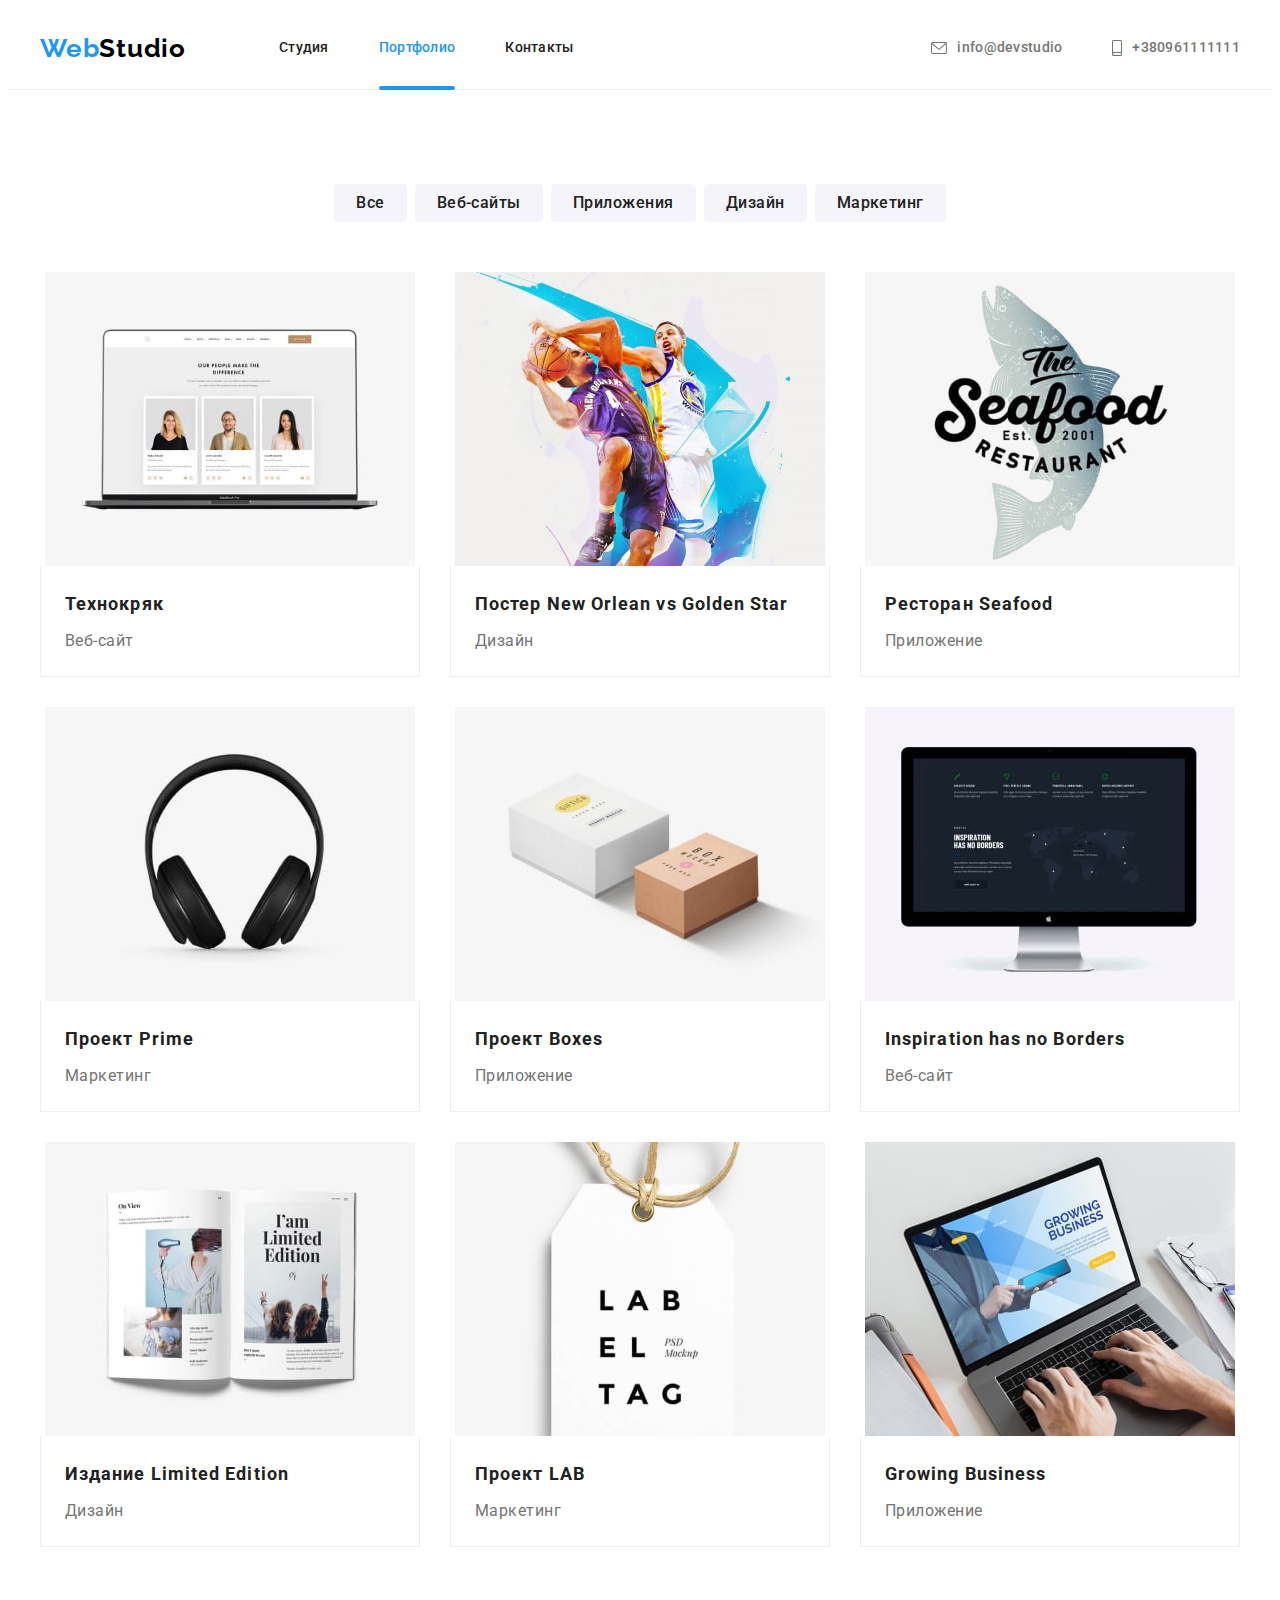
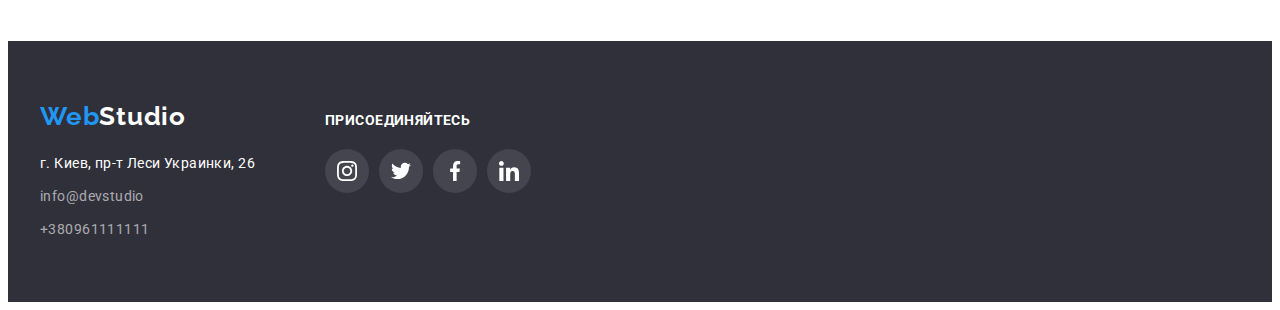
==== portfolio.html @ cbb88fa4 "add HW5" ====
<!DOCTYPE html>
<html lang="ru">
  <head>
    <meta charset="UTF-8" />
    <meta http-equiv="X-UA-Compatible" content="IE=edge" />
    <meta name="viewport" content="width=device-width, initial-scale=1.0" />
    <link rel="preconnect" href="https://fonts.googleapis.com" />
    <link rel="preconnect" href="https://fonts.gstatic.com" crossorigin />
    <link
      href="https://fonts.googleapis.com/css2?family=Raleway:wght@700&family=Roboto:wght@400;500;700;900&display=swap"
      rel="stylesheet"
    />
    <title>WebStudio</title>
    <link
      rel="stylesheet"
      href="https://cdnjs.cloudflare.com/ajax/libs/modern-normalize/1.1.0/modern-normalize.min.css"
      integrity="sha512-wpPYUAdjBVSE4KJnH1VR1HeZfpl1ub8YT/NKx4PuQ5NmX2tKuGu6U/JRp5y+Y8XG2tV+wKQpNHVUX03MfMFn9Q=="
      crossorigin="anonymous"
      referrerpolicy="no-referrer"
    />
    <link rel="stylesheet" href="./css/styles.css" />
  </head>
  <body>
    <!--header-->
    <header class="header">
      <div class="container">
        <a class="header-logo link logo" href="/" lang="en"
          ><span class="color-logo">Web</span>Studio</a
        >
        <nav class="header-nav">
          <ul class="header-list list">
            <li class="header-item">
              <a href="./index.html" class="header-link link">Студия</a>
            </li>
            <li class="header-item">
              <a href="" class="header-link link current">Портфолио</a>
            </li>
            <li class="header-item">
              <a href="" class="header-link link">Контакты</a>
            </li>
          </ul>
        </nav>
        <ul class="header-contacts list">
          <li class="header-contacts-item">
            <a
              href="mailto:info@devstudio"
              class="header-contacts-link header-link link"
            >
              <svg class="header-icons" width="16" height="12">
                <use href="./images/icons.svg#icon-tel"></use>
              </svg>
              info@devstudio</a
            >
          </li>
          <li class="header-contacts-item">
            <a
              href="tel:+380961111111"
              class="header-contacts-link header-link link"
            >
              <svg class="header-icons" width="10" height="16">
                <use href="./images/icons.svg#icon-smartphone"></use>
              </svg>
              +380961111111</a
            >
          </li>
        </ul>
      </div>
    </header>
    <main>
      <!-- --------------------------------------Portfolio -->
      <section class="portfolio">
        <h1 class="visually-hidden">Портфолио</h1>
        <!----------------------------------------- filter -->

        <div class="container">
          <h2 class="visually-hidden">Фильтры</h2>
          <ul class="filter-list list">
            <li class="filter-item">
              <button type="button" class="filter-btn">Все</button>
            </li>
            <li class="filter-item">
              <button type="button" class="filter-btn">Веб-сайты</button>
            </li>
            <li class="filter-item">
              <button type="button" class="filter-btn">Приложения</button>
            </li>
            <li class="filter-item">
              <button type="button" class="filter-btn">Дизайн</button>
            </li>
            <li class="filter-item">
              <button type="button" class="filter-btn">Маркетинг</button>
            </li>
          </ul>

          <!--------------------------------------- projects -->

          <h2 class="visually-hidden">Наши проекты</h2>
          <ul class="projects-list list">
            <li class="projects-item">
              <a class="projects-link link" href="">
                <div class="projects-image">
                  <img
                    src="./images/img-min.jpg"
                    width="370"
                    alt="Ноутбук с сайтом технокряк на экране"
                  />
                  <p class="projects-top-text">
                    Ресурс предлагает комплексные предложения с разным уровнем
                    функционала и сервисов. Все это позволит посетителю получить
                    исчерпывающие сведения о компании или частном лице.
                  </p>
                </div>
                <div class="projects-title-text">
                  <h3 class="projects-title">Технокряк</h3>
                  <p class="projects-text">Веб-сайт</p>
                </div></a
              >
            </li>
            <li class="projects-item">
              <a class="projects-link link" href="">
                <div class="projects-image">
                  <img
                    src="./images/img(1)-min.jpg"
                    width="370"
                    alt="два парня играют в баскетбол"
                  />
                  <p class="projects-top-text">
                    Ресурс предлагает комплексные предложения с разным уровнем
                    функционала и сервисов. Все это позволит посетителю получить
                    исчерпывающие сведения о компании или частном лице.
                  </p>
                </div>
                <div class="projects-title-text">
                  <h3 class="projects-title">
                    Постер <span lang="en"> New Orlean vs Golden Star</span>
                  </h3>
                  <p class="projects-text">Дизайн</p>
                </div>
              </a>
            </li>
            <li class="projects-item">
              <a class="projects-link link" href="">
                <div class="projects-image">
                  <img
                    src="./images/img(2)-min.jpg"
                    width="370"
                    alt="логотип ресторана"
                  />
                  <p class="projects-top-text">
                    Ресурс предлагает комплексные предложения с разным уровнем
                    функционала и сервисов. Все это позволит посетителю получить
                    исчерпывающие сведения о компании или частном лице.
                  </p>
                </div>
                <div class="projects-title-text">
                  <h3 class="projects-title">
                    Ресторан <span lang="en">Seafood</span>
                  </h3>
                  <p class="projects-text">Приложение</p>
                </div>
              </a>
            </li>
            <li class="projects-item">
              <a class="projects-link link" href="">
                <div class="projects-image">
                  <img
                    src="./images/img(3)-min.jpg"
                    width="370"
                    alt="Наушники"
                  />
                  <p class="projects-top-text">
                    Ресурс предлагает комплексные предложения с разным уровнем
                    функционала и сервисов. Все это позволит посетителю получить
                    исчерпывающие сведения о компании или частном лице.
                  </p>
                </div>
                <div class="projects-title-text">
                  <h3 class="projects-title">
                    Проект <span lang="en">Prime</span>
                  </h3>
                  <p class="projects-text">Маркетинг</p>
                </div>
              </a>
            </li>
            <li class="projects-item">
              <a class="projects-link link" href="">
                <div class="projects-image">
                  <img
                    src="./images/img(4)-min.jpg"
                    width="370"
                    alt="две коробки. одна белая, другая деревянная"
                  />
                  <p class="projects-top-text">
                    Ресурс предлагает комплексные предложения с разным уровнем
                    функционала и сервисов. Все это позволит посетителю получить
                    исчерпывающие сведения о компании или частном лице.
                  </p>
                </div>
                <div class="projects-title-text">
                  <h3 class="projects-title">
                    Проект <span lang="en">Boxes</span>
                  </h3>
                  <p class="projects-text">Приложение</p>
                </div>
              </a>
            </li>
            <li class="projects-item">
              <a class="projects-link link" href="">
                <div class="projects-image">
                  <img
                    src="./images/img(5)-min.jpg"
                    width="370"
                    alt="Монитор с главной страницей веб-сайта"
                  />
                  <p class="projects-top-text">
                    Ресурс предлагает комплексные предложения с разным уровнем
                    функционала и сервисов. Все это позволит посетителю получить
                    исчерпывающие сведения о компании или частном лице.
                  </p>
                </div>
                <div class="projects-title-text">
                  <h3 class="projects-title">
                    <span lang="en">Inspiration has no Borders</span>
                  </h3>
                  <p class="projects-text">Веб-сайт</p>
                </div>
              </a>
            </li>
            <li class="projects-item">
              <a class="projects-link link" href="">
                <div class="projects-image">
                  <img
                    src="./images/img(6)-min.jpg"
                    width="370"
                    alt="Открытый журнал"
                  />
                  <p class="projects-top-text">
                    Ресурс предлагает комплексные предложения с разным уровнем
                    функционала и сервисов. Все это позволит посетителю получить
                    исчерпывающие сведения о компании или частном лице.
                  </p>
                </div>
                <div class="projects-title-text">
                  <h3 class="projects-title">
                    Издание <span lang="en">Limited Edition</span>
                  </h3>
                  <p class="projects-text">Дизайн</p>
                </div>
              </a>
            </li>
            <li class="projects-item">
              <a class="projects-link link" href="">
                <div class="projects-image">
                  <img
                    src="./images/img(7)-min.jpg"
                    width="370"
                    alt="Логотип на ярлыке"
                  />
                  <p class="projects-top-text">
                    Ресурс предлагает комплексные предложения с разным уровнем
                    функционала и сервисов. Все это позволит посетителю получить
                    исчерпывающие сведения о компании или частном лице.
                  </p>
                </div>
                <div class="projects-title-text">
                  <h3 class="projects-title">
                    Проект <span lang="en">LAB</span>
                  </h3>
                  <p class="projects-text">Маркетинг</p>
                </div>
              </a>
            </li>
            <li class="projects-item">
              <a class="projects-link link" href="">
                <div class="projects-image">
                  <img
                    src="./images/img(8)-min.jpg"
                    width="370"
                    alt="две руки на клавиатуре ноутбука"
                  />
                  <p class="projects-top-text">
                    Ресурс предлагает комплексные предложения с разным уровнем
                    функционала и сервисов. Все это позволит посетителю получить
                    исчерпывающие сведения о компании или частном лице.
                  </p>
                </div>
                <div class="projects-title-text">
                  <h3 class="projects-title">
                    <span lang="en">Growing Business</span>
                  </h3>
                  <p class="projects-text">Приложение</p>
                </div>
              </a>
            </li>
          </ul>
        </div>
      </section>
    </main>

    <!--footer-->
    <footer class="footer">
      <div class="container">
        <div class="footer-contacts">
          <a class="footer-logo link logo" href="/" lang="en"
            ><span class="color-logo">Web</span>Studio</a
          >
          <address class="footer-address text">
            <p class="footer-address-text">г. Киев, пр-т Леси Украинки, 26</p>
            <ul class="footer-address-list list">
              <li class="footer-address-item">
                <a
                  href="mailto:info@devstudio"
                  class="footer-address-email link"
                  >info@devstudio</a
                >
              </li>
              <li class="footer-address-item">
                <a href="tel:+380961111111" class="footer-address-tel link"
                  >+380961111111</a
                >
              </li>
            </ul>
          </address>
        </div>
        <div class="footer-icons">
          <h2 class="footer-text">Присоединяйтесь</h2>
          <ul class="footer-social-list list">
            <li class="footer-social-item">
              <a href="" class="footer-social-link link">
                <svg class="footer-social-icon" width="20" height="20">
                  <use href="./images/icons.svg#icon-instagram"></use>
                </svg>
              </a>
            </li>
            <li class="footer-social-item">
              <a href="" class="footer-social-link link">
                <svg class="footer-social-icon" width="20" height="20">
                  <use href="./images/icons.svg#icon-twitter"></use>
                </svg>
              </a>
            </li>
            <li class="footer-social-item">
              <a href="" class="footer-social-link link">
                <svg class="footer-social-icon" width="20" height="20">
                  <use href="./images/icons.svg#icon-facebook"></use>
                </svg>
              </a>
            </li>
            <li class="footer-social-item">
              <a href="" class="footer-social-link link">
                <svg class="footer-social-icon" width="20" height="20">
                  <use href="./images/icons.svg#icon-linkedin"></use>
                </svg>
              </a>
            </li>
          </ul>
        </div>
      </div>
    </footer>
  </body>
</html>
---- css/styles.css ----
:root {
  --main-text-color: #212121;
  --second-text-color: #757575;
  --third-text-color: #ffffff;
  --accent-text-color: #2196f3;
  --main-background-color: #ffffff;
}

p,
h1,
h2,
h3,
h4,
h5,
h6 {
  margin: 0;
}

ul,
ol {
  margin: 0;
  padding-left: 0;
}

button {
  cursor: pointer;
}

img {
  display: block;
  margin: 0 auto;
}

body {
  font-family: "Roboto", sans-serif;
  background-color: var(--main-background-color);
  color: var(--main-text-color);
}

.container {
  width: 1200px;
  margin: 0 auto;
  padding-left: 15px;
  padding-right: 15px;
  /* outline: 1px solid red; */
}

.list {
  list-style: none;
}

.link {
  text-decoration: none;
}

.logo {
  font-family: "Raleway";
  font-weight: 700;
  font-size: 26px;
  line-height: 1.19;
  letter-spacing: 0.03em;
}

.text {
  font-size: 14px;
  line-height: 1.71;
  letter-spacing: 0.03em;
}

.title {
  font-weight: 700;
  font-size: 36px;
  line-height: 1.17;
  text-align: center;
  letter-spacing: 0.03em;
}

/* --------------------HEADER----------------- */
.header {
  /* background-color: yellowgreen; */
  padding-top: 25px;
  padding-bottom: 25px;
  border-bottom: 1px solid #ececec;
}

.header-logo {
  color: #000000;
  margin-right: 93px;
}

.header .container {
  display: flex;
  align-items: center;
}

.header-list {
  display: flex;
  align-items: center;
}

.header-item:not(:last-child) {
  margin-right: 50px;
}

.color-logo {
  color: #2196f3;
}

.header-list .link.current {
  color: var(--accent-text-color);
}

.header-link {
  display: flex;
  align-items: center;
  font-weight: 500;
  font-size: 14px;
  line-height: 1.14;
  letter-spacing: 0.02em;
  color: var(--main-text-color);
  transition: color 250ms cubic-bezier(0.4, 0, 0.2, 1);
  position: relative;
}

.header-contacts {
  display: flex;
  margin-left: auto;
}

.header-contacts-item:not(:last-child) {
  margin-right: 50px;
}

.header-contacts-link {
  color: var(--second-text-color);
  transition: color 250ms cubic-bezier(0.4, 0, 0.2, 1);
}

.header-icons {
  fill: currentColor;
  margin-right: 10px;
}

.header-link:hover,
.header-link:focus {
  color: var(--accent-text-color);
}
.header-contacts-link:hover,
.header-contacts-link:focus {
  fill: var(--accent-text-color);
}

.header-link.current::after {
  content: "";
  position: absolute;
  width: 100%;
  height: 4px;
  background: var(--accent-text-color);
  border-radius: 2px;
  left: 0;
  bottom: -34px;
}

/* --------------------HERO----------------- */
.hero {
  background-color: #2f303a;
  background-image: linear-gradient(
      rgba(47, 48, 58, 0.4),
      rgba(47, 48, 58, 0.4)
    ),
    url(../images/Img.jpg);
  background-repeat: no-repeat;
  background-position: center;
  border-style: cover;
  max-width: 1600px;
  margin: 0 auto;
  padding-top: 200px;
  padding-bottom: 200px;
}

.hero-title {
  font-weight: 900;
  font-size: 44px;
  line-height: 1.36;
  text-align: center;
  letter-spacing: 0.06em;
  text-transform: uppercase;
  width: 696px;
  color: var(--third-text-color);
  margin-left: auto;
  margin-right: auto;
  margin-bottom: 30px;
  /* padding: 200px 250px 30px 250px; */
}

.hero-btn {
  display: block;
  font-family: inherit;
  font-weight: 700;
  font-size: 16px;
  line-height: 1.88;
  letter-spacing: 0.06em;
  color: var(--third-text-color);
  background-color: #2196f3;
  border: none;
  padding: 10px 32px;
  margin: 0 auto;
  border-radius: 4px;
}

.hero-btn:hover,
.hero-btn:focus {
  background-color: #188ce8;
}

/* --------------------PROPERTIES----------------- */

.properties {
  /* background-color: yellow; */
  padding-top: 95px;
  padding-bottom: 45px;
}

.properties-list {
  display: flex;
}

.properties-item {
  max-width: 270px;
}

.properties-item:not(:last-child) {
  margin-right: 30px;
}

.properties-item::before {
  display: block;
  content: "";
  height: 120px;
  background: #f5f4fa;
  background-repeat: no-repeat;
  background-position: center;
  border-radius: 4px;
  margin-bottom: 30px;
}

.properties-item:nth-child(1)::before {
  background-image: url(../images/antenna1.svg);
}

.properties-item:nth-child(2)::before {
  background-image: url(../images/clock2.svg);
}

.properties-item:nth-child(3)::before {
  background-image: url(../images/diagram3.svg);
}

.properties-item:nth-child(4)::before {
  background-image: url(../images/astronaut4.svg);
}

.visually-hidden {
  position: absolute;
  white-space: nowrap;
  width: 1px;
  height: 1px;
  overflow: hidden;
  border: 0;
  padding: 0;
  clip: rect(0 0 0 0);
  clip-path: inset(50%);
  margin: -1px;
}

.properties-title {
  font-weight: 700;
  font-size: 14px;
  line-height: 1.14;
  letter-spacing: 0.03em;
  text-transform: uppercase;
  margin-bottom: 10px;
}

.properties-text {
  color: var(--second-text-color);
}

/* --------------------WORK----------------- */
.work {
  /* background-color: blue; */
  padding-top: 45px;
  padding-bottom: 94px;
}

.work-list {
  display: flex;
  flex-wrap: wrap;
  margin: -15px;
}

.work-item {
  flex-basis: calc(100% / 3 - 30px);
  margin: 15px;
}

.work-top {
  position: relative;
}

.work-top-text {
  position: absolute;
  bottom: 0;
  width: 100%;
  font-weight: 700;
  font-size: 14px;
  line-height: 1.33;
  text-align: center;
  letter-spacing: 0.03em;
  text-transform: uppercase;
  color: var(--third-text-color);
  background: rgba(47, 48, 58, 0.8);
  padding-top: 27px;
  padding-bottom: 27px;
}

.work-title {
  margin-bottom: 50px;
}

/* --------------------OUR TEAM----------------- */
.team {
  background-color: #f5f4fa;
  max-width: 1600px;
  margin: 0 auto;
  padding-top: 94px;
  padding-bottom: 94px;
}

.our-team-title {
  margin-bottom: 50px;
}

.team-item {
  background-color: #ffffff;
}

.team-title-text {
  text-align: center;
  padding-top: 30px;
  padding-bottom: 30px;
}

.team-title {
  font-weight: 500;
  font-size: 16px;
  line-height: 1.19;
  text-align: center;
  letter-spacing: 0.03em;
  margin-bottom: 10px;
}

.team-list {
  display: flex;
  margin-left: -30px;
}

.team-item {
  flex-basis: calc(100% / 4 - 30px);
  margin-left: 30px;
  box-shadow: 0px 1px 3px rgba(0, 0, 0, 0.12), 0px 1px 1px rgba(0, 0, 0, 0.14),
    0px 2px 1px rgba(0, 0, 0, 0.2);
  border-radius: 0px 0px 4px 4px;
}

.team-text {
  line-height: 1.19;
  text-align: center;
  letter-spacing: 0.03em;
  color: var(--second-text-color);
}

.team-social-list {
  display: flex;
  justify-content: center;
  margin-top: 16px;
}

.team-social-item {
  width: 44px;
  height: 44px;
  margin-right: 10px;
}

.team-social-item:last-child {
  margin: 0;
}

.team-social-link {
  width: 100%;
  height: 100%;
  border-radius: 50%;
  display: flex;
  align-items: center;
  justify-content: center;
  transition: background-color 250ms cubic-bezier(0.4, 0, 0.2, 1),
    fill 250ms cubic-bezier(0.4, 0, 0.2, 1);
}

.team-social-icon {
  fill: #afb1b8;
}

.team-social-link:hover,
.team-social-link:focus {
  background-color: #2196f3;
}

.team-social-link:hover .team-social-icon,
.team-social-link:focus .team-social-icon {
  fill: #ffffff;
}

/* --------------------CLIENTS----------------- */
.clients {
  padding-top: 94px;
  padding-bottom: 94px;
}

.clients-title {
  font-size: 36px;
  line-height: calc(42 / 36);
  text-align: center;
  letter-spacing: 0.03em;
  color: var(--main-text-color);
}

.clients-list {
  display: flex;
  justify-content: center;
  margin-top: 50px;
}

.clients-item {
  width: 170px;
  height: 92px;
  margin-right: 30px;
}

.clients-item:last-child {
  margin-right: 0;
}

.clients-link {
  display: flex;
  align-items: center;
  justify-content: center;
  width: 100%;
  height: 100%;
  border: 1px solid #afb1b8;
  border-radius: 4px;
  transition: border-color 250ms cubic-bezier(0.4, 0, 0.2, 1);
}

.clients-icon {
  fill: #afb1b8;
  transition: fill 250ms cubic-bezier(0.4, 0, 0.2, 1);
}

.clients-link:hover .clients-icon,
.clients-link:focus .clients-icon {
  fill: var(--accent-text-color);
}

.clients-link:hover,
.clients-link:focus {
  border-color: var(--accent-text-color);
}

/* --------------------FOOTER----------------- */
.footer {
  background-color: #2f303a;
  max-width: 1600px;
  margin: 0 auto;
  padding-top: 60px;
  padding-bottom: 60px;
}

.footer .container {
  display: flex;
  align-items: baseline;
}

.footer-contacts {
  margin-right: 70px;
}

.footer-logo {
  color: #ffffff;
}

.footer-address {
  font-style: normal;
  margin-top: 20px;
}

.footer-address-text {
  color: var(--third-text-color);
  margin-bottom: 9px;
}

.footer-address-item:not(:last-child) {
  margin-bottom: 9px;
}

.footer-address-email,
.footer-address-tel {
  color: rgba(255, 255, 255, 0.6);
  transition: color 250ms cubic-bezier(0.4, 0, 0.2, 1);
}

.footer-address-email:hover,
.footer-address-tel:hover,
.footer-address-email:focus,
.footer-address-tel:focus {
  color: var(--accent-text-color);
}

/* .footer-icons {
  margin-top: 12px;
} */

.footer-text {
  font-size: 14px;
  line-height: 1.14;
  letter-spacing: 0.03em;
  text-transform: uppercase;
  color: var(--third-text-color);
  margin-bottom: 20px;
}

.footer-social-list {
  display: flex;
}

.footer-social-item {
  width: 44px;
  height: 44px;
  margin-right: 10px;
}

.footer-social-item:last-child {
  margin: 0;
}

.footer-social-link {
  width: 100%;
  height: 100%;
  border-radius: 50%;
  display: flex;
  align-items: center;
  justify-content: center;
  background: rgba(255, 255, 255, 0.1);
  border-radius: 50%;
  transition: background 250ms cubic-bezier(0.4, 0, 0.2, 1);
}

.footer-social-icon {
  fill: #ffffff;
}

.footer-social-link:hover,
.footer-social-link:focus {
  background: #2196f3;
}

.footer-sub {
  /* border: 1px solid red; */
  margin-left: 93px;
}

.footer-title-sub {
  font-weight: 700;
  font-size: 14px;
  line-height: 1.33;
  letter-spacing: 0.03em;
  text-transform: uppercase;
  color: var(--third-text-color);
  display: flex;
  margin-bottom: 20px;
}

.footer-email-sub {
  background: transparent;
  border: 1px solid rgba(255, 255, 255, 0.3);
  filter: drop-shadow(0px 4px 4px rgba(0, 0, 0, 0.15));
  border-radius: 4px;
  margin-right: 12px;
  position: relative;
  width: 358px;
  height: 50px;
  margin: 0;
}

/* .footer-sub input::placeholder {
  margin-left: 16px;
  margin-right: auto;
  font-size: 16px;
  line-height: 1.25;
  display: flex;
  align-items: center;
  letter-spacing: 0.03em;
  color: rgba(255, 255, 255, 0.6);
} */

.footer-button-text {
  font-family: inherit;
  font-weight: 700;
  font-size: 16px;
  line-height: 1.88;
  color: var(--third-text-color);
}

.footer-btn-sub {
  background: #2196f3;
  box-shadow: 0px 4px 4px rgba(0, 0, 0, 0.15);
  border-radius: 4px;
  width: 200px;
  height: 50px;
}

/* --------------------PORTFOLIO-------------------- */
.portfolio {
  padding-top: 94px;
  padding-bottom: 94px;
}

/*------------------------------- filter */

.filter-list {
  display: flex;
  justify-content: center;
  margin-bottom: 50px;
}

.filter-btn {
  font-family: inherit;
  font-weight: 500;
  font-size: 16px;
  line-height: 1.62;
  text-align: center;
  letter-spacing: 0.03em;
  color: #212121;
  background-color: #f5f4fa;
  cursor: pointer;
  border: none;
  border-radius: 4px;
  padding: 6px 22px 6px 22px;
  transition: background-color 250ms cubic-bezier(0.4, 0, 0.2, 1),
    box-shadow 250ms cubic-bezier(0.4, 0, 0.2, 1),
    color 250ms cubic-bezier(0.4, 0, 0.2, 1);
}

.filter-item:not(:last-child) {
  margin-right: 8px;
}

.filter-btn:hover,
.filter-btn:focus {
  color: #ffffff;
  background-color: #2196f3;
  box-shadow: 0px 3px 1px rgba(0, 0, 0, 0.1), 0px 1px 2px rgba(0, 0, 0, 0.08),
    0px 2px 2px rgba(0, 0, 0, 0.12);
}

/* ---------------------------------projects */
.projects-list {
  display: flex;
  flex-wrap: wrap;
  margin-left: -30px;
  margin-top: -30px;
}

.projects-list > .projects-item {
  /* outline: 1px dashed blue; */
  flex-basis: calc(100% / 3 - 30px);
  margin-left: 30px;
  margin-top: 30px;
}

.projects-link {
  display: block;
  transition: box-shadow 250ms cubic-bezier(0.4, 0, 0.2, 1);
}

.projects-item:hover .projects-top-text {
  transform: translateY(0);
}

.projects-image {
  position: relative;
  overflow: hidden;
}

.projects-top-text {
  position: absolute;
  top: 0;
  font-size: 18px;
  line-height: 1.56;
  letter-spacing: 0.03em;
  color: var(--third-text-color);
  background: rgba(33, 150, 243, 0.9);
  padding: 63px 24px;
  height: 100%;
  transform: translateY(100%);
  transition: transform 250ms linear;
}

.projects-title {
  font-weight: 700;
  font-size: 18px;
  line-height: 2;
  letter-spacing: 0.06em;
  color: var(--main-text-color);
  margin-bottom: 4px;
}

.projects-text {
  line-height: 1.88;
  letter-spacing: 0.03em;
  color: var(--second-text-color);
}

.projects-title-text {
  padding: 20px 24px 20px 24px;
  border-right: 1px solid #eeeeee;
  border-bottom: 1px solid #eeeeee;
  border-left: 1px solid #eeeeee;
}

.projects-link:hover,
.projects-link:focus {
  box-shadow: 0px 3px 1px rgba(0, 0, 0, 0.1), 0px 1px 2px rgba(0, 0, 0, 0.08),
    0px 2px 2px rgba(0, 0, 0, 0.12);
  border-radius: 4px;
}

/* ------modal window */
.backdrop {
  position: fixed;
  width: 100vw;
  height: 100vh;
  background: rgba(0, 0, 0, 0.2);
  top: 0;
  transition: opacity 250ms, visibility 250ms;
}

.backdrop.is-hidden .modal {
  transform: translate(-50%, -50%) scale(0);
}

.modal {
  width: 530px;
  min-height: 580px;
  background-color: var(--main-background-color);
  box-shadow: 0px 1px 3px rgba(0, 0, 0, 0.12), 0px 1px 1px rgba(0, 0, 0, 0.14),
    0px 2px 1px rgba(0, 0, 0, 0.2);
  border-radius: 4px;
  position: absolute;
  top: 50%;
  left: 50%;
  transform: translate(-50%, -50%) scale(1);
  transition: transform 250ms;
}

.modal-close-btn {
  width: 30px;
  height: 30px;
  background-color: transparent;
  border: 1px solid rgba(0, 0, 0, 0.1);
  border-radius: 50%;
  position: absolute;
  top: 8px;
  right: 8px;
}

.modal-close-x {
  display: block;
}

.is-hidden {
  visibility: hidden;
  opacity: 0;
  pointer-events: none;
}

.no-scroll {
  overflow: hidden;
}
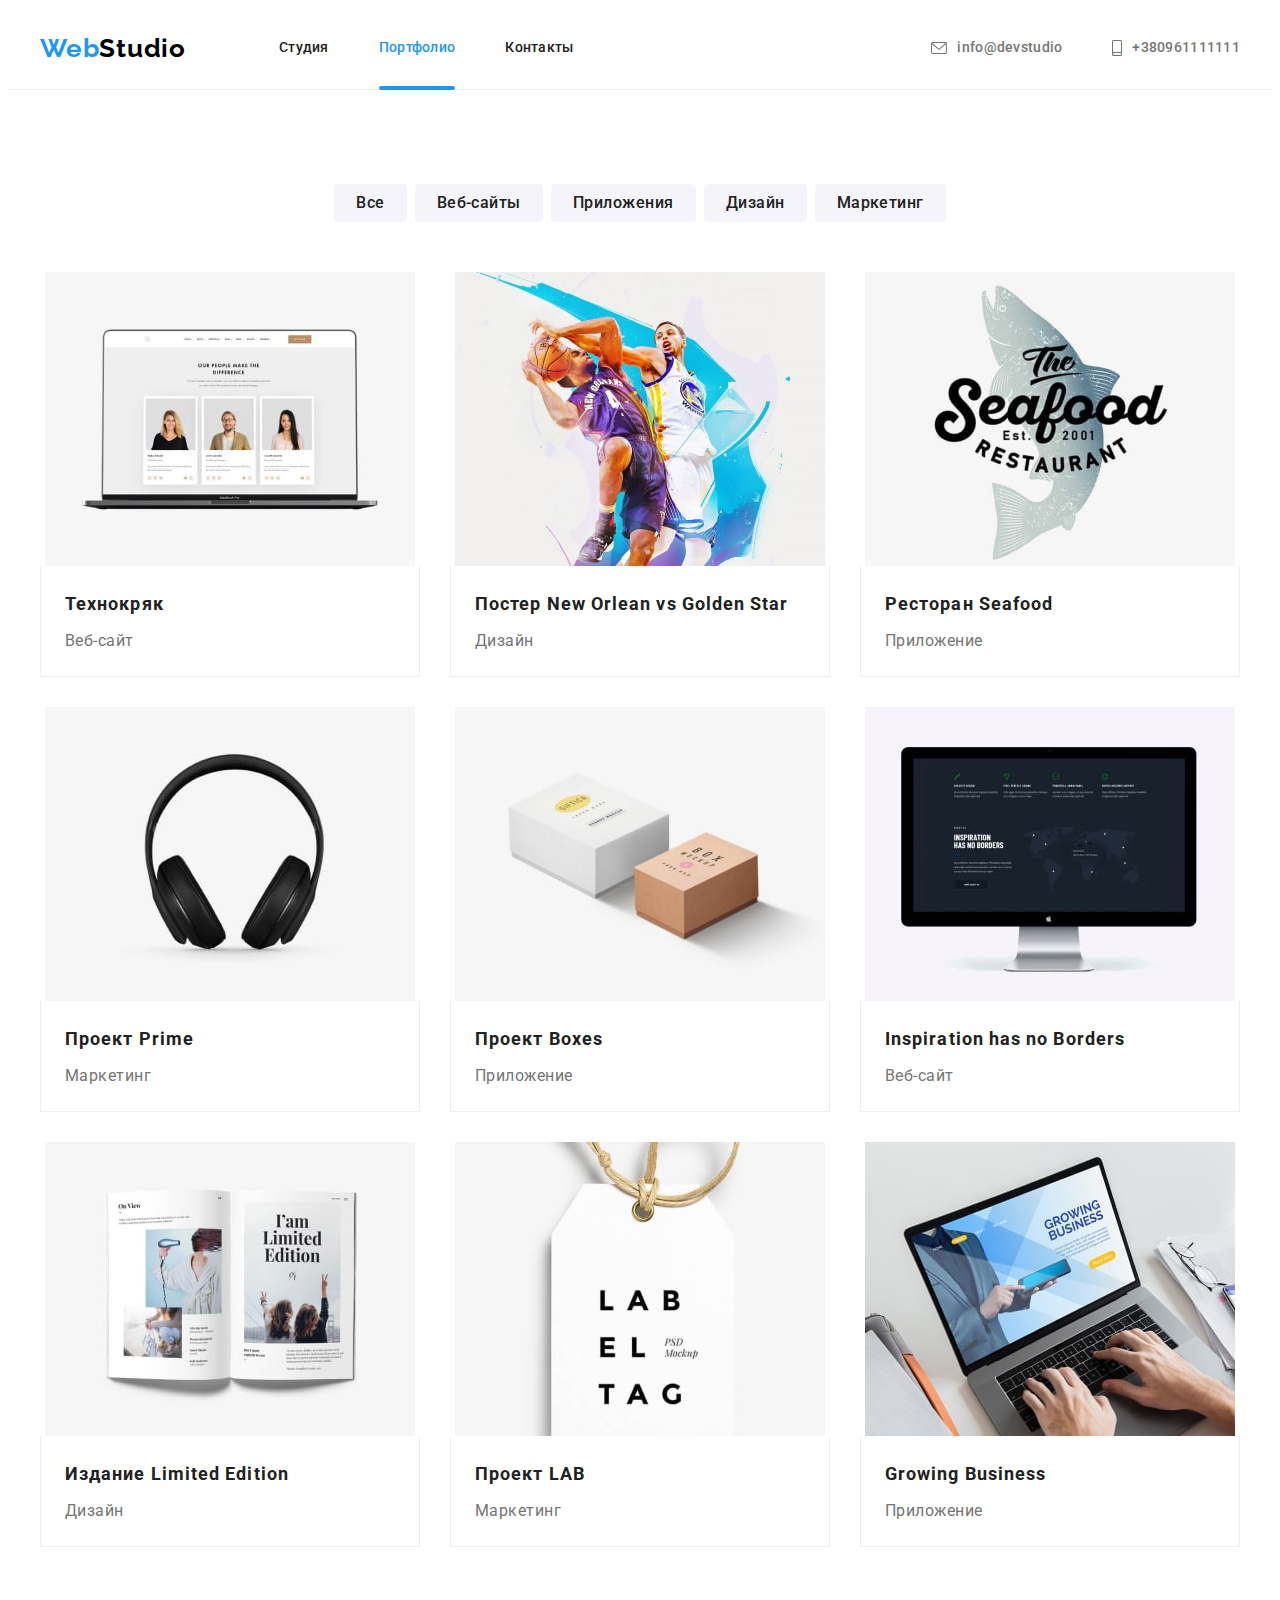
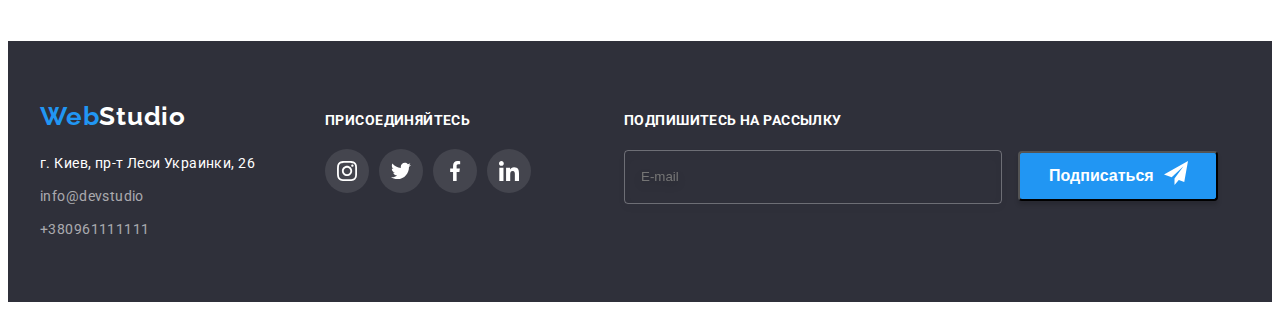
==== commit 74095863: "add to HW5" ====
--- a/portfolio.html
+++ b/portfolio.html
@@ -355,7 +355,30 @@
             </li>
           </ul>
         </div>
+
+        <form name="footer-form" class="footer-form">
+          <p class="footer-form-text">Подпишитесь на рассылку</p>
+          <label for="footer-form-email"></label>
+          <input
+            class="footer-form-email"
+            name="footer-form-email"
+            type="email"
+            placeholder="E-mail"
+            autocomplete="on"
+            id="footer-form-email"
+          />
+          <button type="submit" class="footer-btn-sub">
+            <div class="for-form">
+              <span class="footer-btn-text">Подписаться</span>
+              <svg class="footer-form-icon" width="24" height="24">
+                <use href="./images/icons.svg#icon-telegram"></use>
+              </svg>
+            </div>
+          </button>
+        </form>
       </div>
     </footer>
+    <!------------------------------------- scripts -->
+    <script src="./js/modal.js"></script>
   </body>
 </html>
--- a/css/styles.css
+++ b/css/styles.css
@@ -526,10 +526,6 @@
   color: var(--accent-text-color);
 }
 
-/* .footer-icons {
-  margin-top: 12px;
-} */
-
 .footer-text {
   font-size: 14px;
   line-height: 1.14;
@@ -574,46 +570,41 @@
   background: #2196f3;
 }
 
-.footer-sub {
+/* ---------------FOOTER FORM----- */
+.footer-form {
   /* border: 1px solid red; */
   margin-left: 93px;
 }
 
-.footer-title-sub {
+.footer-form-text {
   font-weight: 700;
   font-size: 14px;
   line-height: 1.33;
   letter-spacing: 0.03em;
   text-transform: uppercase;
   color: var(--third-text-color);
-  display: flex;
   margin-bottom: 20px;
 }
 
-.footer-email-sub {
+.footer-form-email {
   background: transparent;
   border: 1px solid rgba(255, 255, 255, 0.3);
   filter: drop-shadow(0px 4px 4px rgba(0, 0, 0, 0.15));
   border-radius: 4px;
-  margin-right: 12px;
-  position: relative;
   width: 358px;
   height: 50px;
-  margin: 0;
-}
-
-/* .footer-sub input::placeholder {
-  margin-left: 16px;
-  margin-right: auto;
-  font-size: 16px;
-  line-height: 1.25;
-  display: flex;
-  align-items: center;
-  letter-spacing: 0.03em;
-  color: rgba(255, 255, 255, 0.6);
-} */
-
-.footer-button-text {
+  padding-left: 16px;
+  margin-right: 12px;
+  outline: none;
+  color: var(--third-text-color);
+}
+
+.for-form {
+  display: flex;
+  padding-left: 29px;
+}
+
+.footer-btn-text {
   font-family: inherit;
   font-weight: 700;
   font-size: 16px;
@@ -627,6 +618,12 @@
   border-radius: 4px;
   width: 200px;
   height: 50px;
+  padding: 0;
+}
+
+.footer-form-icon {
+  margin-left: 10px;
+  align-items: center;
 }
 
 /* --------------------PORTFOLIO-------------------- */
